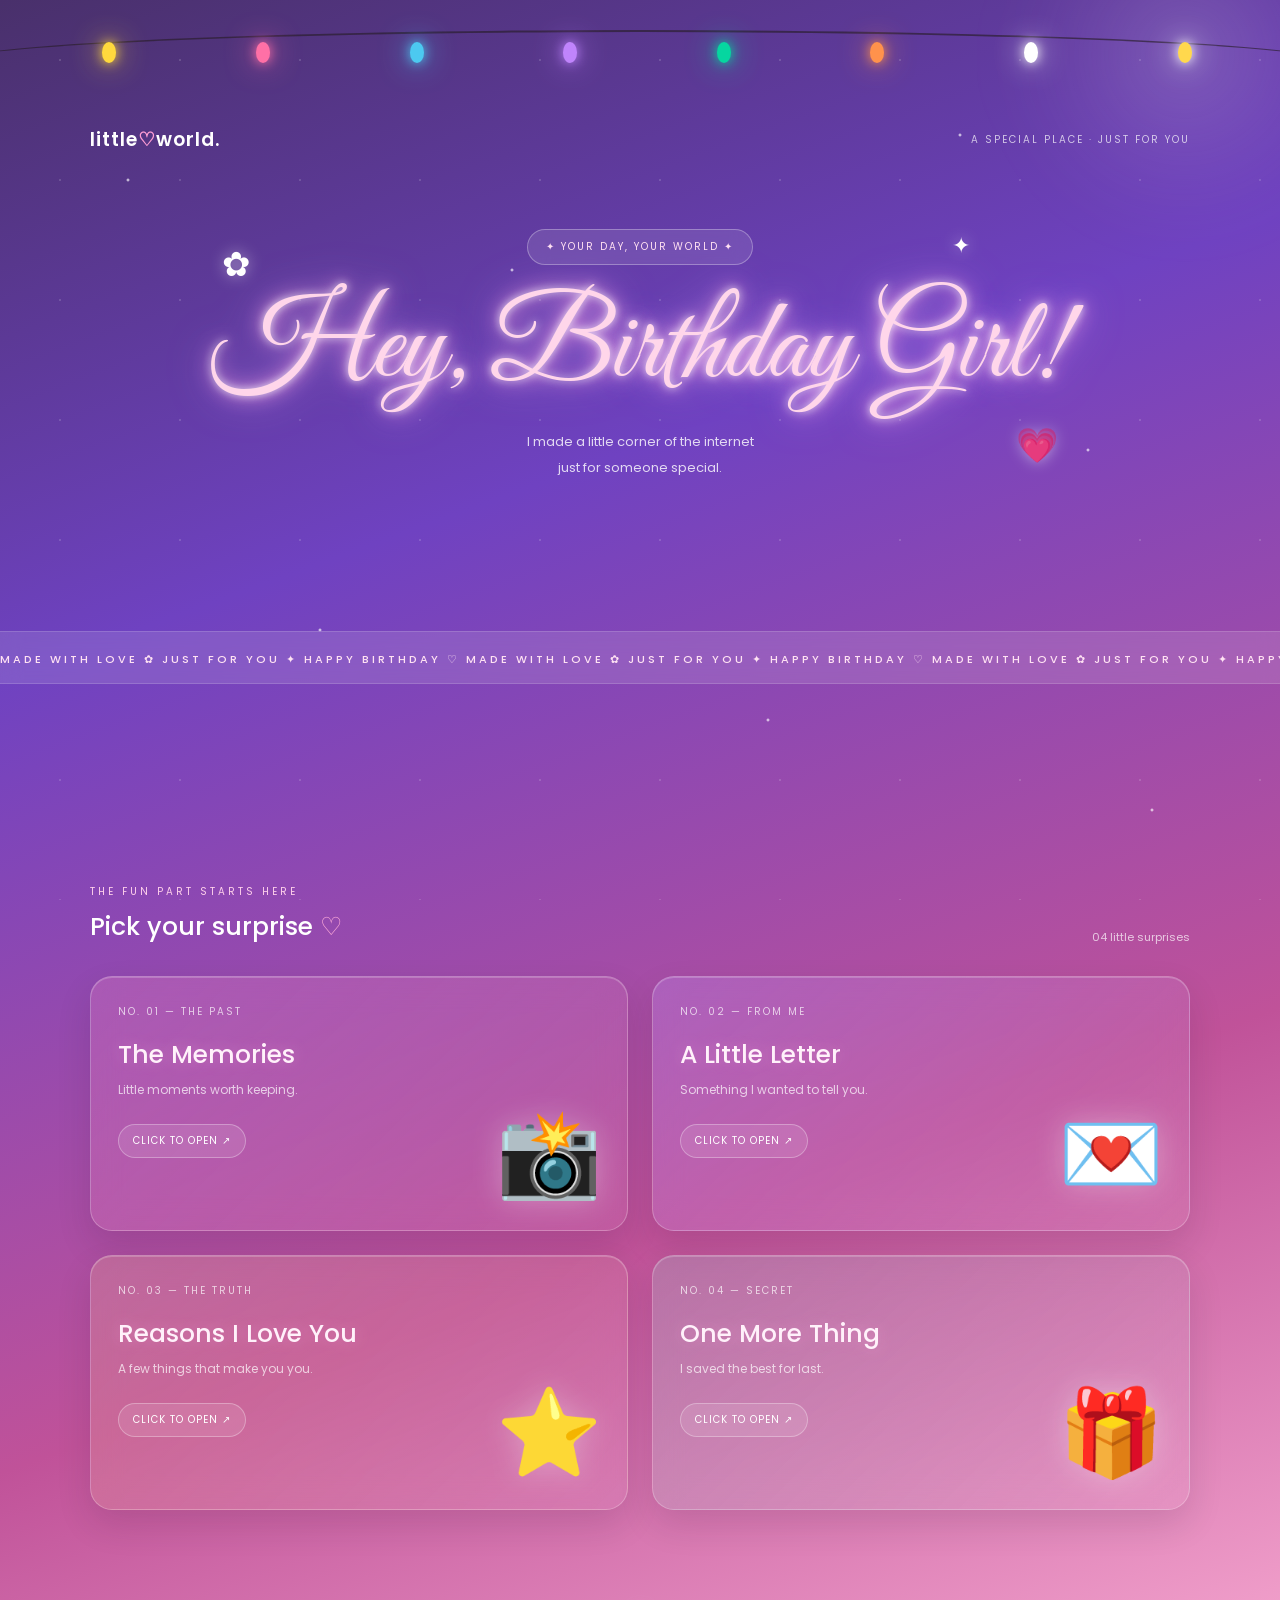
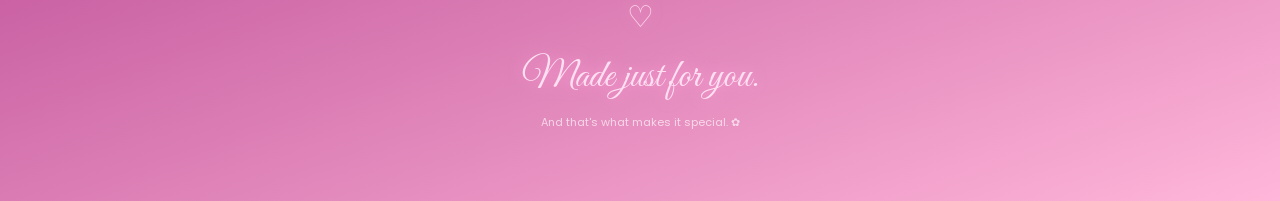
==== gifts.html @ 7de7bbb7 "Gifts" ====
<!DOCTYPE html>
<html lang="en">
<head>
<meta charset="UTF-8">
<meta name="viewport" content="width=device-width, initial-scale=1.0">

<title>A Little World For You ꨄ</title>

<link rel="stylesheet" href="https://cdnjs.cloudflare.com/ajax/libs/font-awesome/6.6.0/css/all.min.css">
<link rel="stylesheet" href="/css/gift.css">
<link href="https://fonts.googleapis.com/css2?family=Great+Vibes&family=Allura&family=Poppins:wght@300;400;500;600&display=swap" rel="stylesheet">

</head>

<body>

<div class="stars"></div>
<div class="dust"></div>
<div class="moon-glow"></div>

<!-- FAIRY LIGHTS -->

<div class="fairy-lights">
    <div class="wire"></div>
    <div class="bulb" style="left:8%"></div>
    <div class="bulb" style="left:20%"></div>
    <div class="bulb" style="left:32%"></div>
    <div class="bulb" style="left:44%"></div>
    <div class="bulb" style="left:56%"></div>
    <div class="bulb" style="left:68%"></div>
    <div class="bulb" style="left:80%"></div>
    <div class="bulb" style="left:92%"></div>
</div>

<!-- HEADER -->

<div class="page">

    <header class="topbar">
        <div class="logo">little<span>♡</span>world.</div>
        <div class="top-note">A SPECIAL PLACE · JUST FOR YOU</div>
    </header>

    <!-- HERO -->

    <section class="hero">

        <div class="sticker one">✿</div>
        <div class="sticker two">💗</div>
        <div class="sticker three">✦</div>

        <div class="hero-tag">
            ✦ YOUR DAY, YOUR WORLD ✦
        </div>

        <h1>
            Hey, Birthday Girl!
        </h1>

        <p>
            I made a little corner of the internet<br>
            just for someone special.
        </p>

    </section>

</div>

<!-- MOVING BANNER -->

<div class="marquee">
    <span>
        MADE WITH LOVE ✿ JUST FOR YOU ✦ HAPPY BIRTHDAY ♡
        MADE WITH LOVE ✿ JUST FOR YOU ✦ HAPPY BIRTHDAY ♡
        MADE WITH LOVE ✿ JUST FOR YOU ✦ HAPPY BIRTHDAY ♡
    </span>
</div>

<!-- GIFTS -->

<div class="page">

    <section class="section-heading">
        <div>
            <div class="small-heading">THE FUN PART STARTS HERE</div>
            <h2>Pick your surprise <span>♡</span></h2>
        </div>
        <div class="count">04 little surprises</div>
    </section>

    <section class="gift-grid">

        <div class="gift-card" onclick="openGift(0)">
            <div class="card-number">NO. 01 — THE PAST</div>
            <div class="card-title">The Memories</div>
            <div class="card-subtitle">Little moments worth keeping.</div>
            <div class="open-label">CLICK TO OPEN ↗</div>
            <div class="card-art">📸</div>
        </div>

        <div class="gift-card" onclick="openGift(1)">
            <div class="card-number">NO. 02 — FROM ME</div>
            <div class="card-title">A Little Letter</div>
            <div class="card-subtitle">Something I wanted to tell you.</div>
            <div class="open-label">CLICK TO OPEN ↗</div>
            <div class="card-art">💌</div>
        </div>

        <div class="gift-card" onclick="openGift(2)">
            <div class="card-number">NO. 03 — THE TRUTH</div>
            <div class="card-title">Reasons I Love You</div>
            <div class="card-subtitle">A few things that make you you.</div>
            <div class="open-label">CLICK TO OPEN ↗</div>
            <div class="card-art">⭐</div>
        </div>

        <div class="gift-card" onclick="openGift(3)">
            <div class="card-number">NO. 04 — SECRET</div>
            <div class="card-title">One More Thing</div>
            <div class="card-subtitle">I saved the best for last.</div>
            <div class="open-label">CLICK TO OPEN ↗</div>
            <div class="card-art">🎁</div>
        </div>

    </section>

    <footer class="footer">
        <div class="heart">♡</div>
        <h2>Made just for you.</h2>
        <p>And that's what makes it special. ✿</p>
    </footer>

</div>

<!-- POPUP -->

<div class="modal" id="giftModal" onclick="closeOutside(event)">

    <div class="modal-content">

        <button class="close" onclick="closeGift()">×</button>

        <div class="modal-emoji" id="modalEmoji">💗</div>

        <h2 id="modalTitle">A little surprise</h2>

        <p id="modalText">
            Something special is waiting here.
        </p>

    </div>

</div>

<script src="/script/gift.js"></script>

</body>
</html>
---- css/gift.css ----
* {
    margin: 0;
    padding: 0;
    box-sizing: border-box;
}

body {
    min-height: 100vh;
    width: 100%;
    font-family: 'Poppins', sans-serif;
    color: white;
    background: linear-gradient(
        160deg,
        #49306b 0%,
        #6f42c1 30%,
        #c05299 65%,
        #ffb6d9 100%
    );
    overflow-x: hidden;
    position: relative;
}

/* BACKGROUND STARS */

.stars {
    position: fixed;
    inset: 0;
    pointer-events: none;
    background-image:
        radial-gradient(2px 2px at 10% 20%, white, transparent),
        radial-gradient(2px 2px at 25% 70%, white, transparent),
        radial-gradient(2px 2px at 40% 30%, white, transparent),
        radial-gradient(2px 2px at 60% 80%, white, transparent),
        radial-gradient(2px 2px at 75% 15%, white, transparent),
        radial-gradient(2px 2px at 85% 50%, white, transparent),
        radial-gradient(2px 2px at 90% 90%, white, transparent);
    animation: twinkle 3s infinite alternate;
    z-index: -2;
}

.dust {
    position: fixed;
    inset: 0;
    pointer-events: none;
    background-image: radial-gradient(
        rgba(255,255,255,.15) 1px,
        transparent 1px
    );
    background-size: 120px 120px;
    animation: dustMove 35s linear infinite;
    z-index: -2;
}

@keyframes twinkle {
    from { opacity: .35; }
    to { opacity: 1; }
}

@keyframes dustMove {
    from { transform: translateY(0); }
    to { transform: translateY(-120px); }
}

/* MOON GLOW */

.moon-glow {
    position: fixed;
    width: 350px;
    height: 350px;
    border-radius: 50%;
    top: -120px;
    right: -80px;
    background: radial-gradient(
        circle,
        rgba(255,255,255,.18),
        rgba(255,210,255,.08),
        transparent 70%
    );
    filter: blur(35px);
    animation: moonPulse 6s ease-in-out infinite;
    pointer-events: none;
}

@keyframes moonPulse {
    0%, 100% { transform: scale(1); opacity: .65; }
    50% { transform: scale(1.08); opacity: 1; }
}

/* FAIRY LIGHTS */

.fairy-lights {
    position: absolute;
    top: 30px;
    left: 0;
    width: 100%;
    height: 70px;
    z-index: 5;
}

.wire {
    position: absolute;
    top: 0;
    left: -5%;
    width: 110%;
    height: 70px;
    border-top: 2px solid rgba(40,30,40,.65);
    border-radius: 50%;
}

.bulb {
    position: absolute;
    top: 12px;
    width: 14px;
    height: 21px;
    border-radius: 50%;
    background: #ffd84d;
    box-shadow: 0 0 12px currentColor, 0 0 30px currentColor;
    animation: bulbGlow 1.5s infinite alternate;
}

.bulb:nth-child(2) { color: #ffd93d; background: #ffd93d; }
.bulb:nth-child(3) { color: #ff70a6; background: #ff70a6; }
.bulb:nth-child(4) { color: #4cc9f0; background: #4cc9f0; }
.bulb:nth-child(5) { color: #c084fc; background: #c084fc; }
.bulb:nth-child(6) { color: #06d6a0; background: #06d6a0; }
.bulb:nth-child(7) { color: #ff924c; background: #ff924c; }
.bulb:nth-child(8) { color: white; background: white; }

@keyframes bulbGlow {
    from { opacity: .6; filter: brightness(.8); }
    to { opacity: 1; filter: brightness(1.5); }
}

/* MAIN PAGE */

.page {
    width: min(1100px, 92%);
    margin: auto;
    padding: 125px 0 70px;
    position: relative;
    z-index: 2;
}

/* HEADER */

.topbar {
    display: flex;
    justify-content: space-between;
    align-items: center;
    margin-bottom: 75px;
}

.logo {
    font-size: 19px;
    font-weight: 600;
    letter-spacing: 1px;
}

.logo span {
    color: #ff9ed5;
}

.top-note {
    font-size: 10px;
    letter-spacing: 2px;
    color: rgba(255,255,255,.7);
}

/* HERO */

.hero {
    text-align: center;
    position: relative;
    margin-bottom: 80px;
}

.hero-tag {
    display: inline-block;
    padding: 9px 18px;
    border: 1px solid rgba(255,255,255,.3);
    border-radius: 30px;
    background: rgba(255,255,255,.1);
    color: #ffe0f2;
    font-size: 10px;
    letter-spacing: 2px;
    margin-bottom: 25px;
    backdrop-filter: blur(10px);
}

.hero h1 {
    font-family: 'Great Vibes', cursive;
    font-size: clamp(65px, 10vw, 115px);
    font-weight: 400;
    line-height: 1.05;
    color: #ffd6ea;
    text-shadow:
        0 0 8px rgba(255,255,255,.8),
        0 0 20px #ff9ee5,
        0 0 40px rgba(215,170,255,.7);
}

.hero p {
    margin-top: 18px;
    font-size: 13px;
    line-height: 2;
    color: rgba(255,255,255,.8);
}

.sticker {
    position: absolute;
    font-size: 34px;
    animation: float 3s ease-in-out infinite;
    text-shadow: 0 0 15px rgba(255,255,255,.5);
}

.sticker.one {
    top: 10px;
    left: 12%;
}

.sticker.two {
    right: 12%;
    bottom: 10px;
    animation-delay: 1s;
}

.sticker.three {
    right: 20%;
    top: 0;
    font-size: 22px;
}

@keyframes float {
    50% { transform: translateY(-12px) rotate(10deg); }
}

/* MARQUEE */

.marquee {
    overflow: hidden;
    white-space: nowrap;
    padding: 13px 0;
    background: rgba(255,255,255,.12);
    border-top: 1px solid rgba(255,255,255,.15);
    border-bottom: 1px solid rgba(255,255,255,.15);
    backdrop-filter: blur(10px);
    margin-bottom: 75px;
}

.marquee span {
    display: inline-block;
    font-size: 11px;
    letter-spacing: 3px;
    font-weight: 500;
    color: #ffe2f3;
    animation: move 22s linear infinite;
}

@keyframes move {
    to { transform: translateX(-50%); }
}

/* SECTION HEADING */

.section-heading {
    display: flex;
    justify-content: space-between;
    align-items: end;
    margin-bottom: 30px;
}

.section-heading .small-heading {
    font-size: 10px;
    letter-spacing: 3px;
    color: #ffd1eb;
    margin-bottom: 8px;
}

.section-heading h2 {
    font-size: 25px;
    font-weight: 500;
}

.section-heading h2 span {
    color: #ffacd9;
}

.section-heading .count {
    font-size: 11px;
    color: rgba(255,255,255,.7);
}

/* GIFT CARDS */

.gift-grid {
    display: grid;
    grid-template-columns: repeat(2, 1fr);
    gap: 24px;
}

.gift-card {
    min-height: 255px;
    padding: 27px;
    border-radius: 22px;
    position: relative;
    overflow: hidden;
    cursor: pointer;
    border: 1px solid rgba(255,255,255,.25);
    background: linear-gradient(
        135deg,
        rgba(255,255,255,.17),
        rgba(255,255,255,.06)
    );
    backdrop-filter: blur(15px);
    box-shadow:
        0 15px 35px rgba(30,10,45,.12),
        inset 0 1px rgba(255,255,255,.2);
    transition: .4s ease;
}

.gift-card:nth-child(1) {
    background: linear-gradient(135deg, rgba(255,150,200,.22), rgba(255,255,255,.06));
}

.gift-card:nth-child(2) {
    background: linear-gradient(135deg, rgba(190,155,255,.25), rgba(255,255,255,.06));
}

.gift-card:nth-child(3) {
    background: linear-gradient(135deg, rgba(255,210,140,.2), rgba(255,255,255,.06));
}

.gift-card:nth-child(4) {
    background: linear-gradient(135deg, rgba(140,230,210,.2), rgba(255,255,255,.06));
}

.gift-card:hover {
    transform: translateY(-9px) rotate(-1deg);
    border-color: rgba(255,210,240,.65);
    box-shadow:
        0 20px 45px rgba(30,10,45,.25),
        0 0 25px rgba(255,150,220,.18);
}

.card-number {
    font-size: 10px;
    letter-spacing: 2px;
    color: rgba(255,255,255,.7);
}

.card-title {
    font-size: 25px;
    font-weight: 500;
    margin-top: 16px;
    color: #fff1fa;
    text-shadow: 0 0 15px rgba(255,180,225,.3);
}

.card-subtitle {
    font-size: 12px;
    margin-top: 7px;
    color: rgba(255,255,255,.7);
}

.open-label {
    display: inline-block;
    margin-top: 25px;
    padding: 8px 14px;
    border: 1px solid rgba(255,255,255,.3);
    border-radius: 30px;
    font-size: 10px;
    letter-spacing: 1px;
    color: white;
    background: rgba(255,255,255,.1);
}

.card-art {
    position: absolute;
    right: 25px;
    bottom: 12px;
    font-size: 85px;
    filter: drop-shadow(0 0 15px rgba(255,255,255,.3));
    transition: .4s;
}

.gift-card:hover .card-art {
    transform: rotate(-10deg) scale(1.12);
}

/* FOOTER */

.footer {
    text-align: center;
    margin-top: 85px;
}

.footer .heart {
    font-size: 30px;
    color: #ffd6ea;
    text-shadow: 0 0 15px #ff9ed5;
}

.footer h2 {
    font-family: 'Great Vibes', cursive;
    font-size: 40px;
    font-weight: 400;
    color: #ffe0f2;
    text-shadow: 0 0 15px #ff9ed5;
    margin: 12px 0;
}

.footer p {
    font-size: 11px;
    color: rgba(255,255,255,.65);
}

/* POPUP */

.modal {
    position: fixed;
    inset: 0;
    z-index: 100;
    background: rgba(15,5,25,.7);
    backdrop-filter: blur(12px);
    display: none;
    justify-content: center;
    align-items: center;
    padding: 20px;
}

.modal.show {
    display: flex;
    animation: fade .3s ease;
}

.modal-content {
    width: 100%;
    max-width: 520px;
    padding: 38px;
    border-radius: 25px;
    position: relative;
    text-align: center;
    background: linear-gradient(145deg, #49306b, #793e8d);
    border: 1px solid rgba(255,255,255,.3);
    box-shadow: 0 0 50px rgba(255,130,210,.2);
    animation: pop .4s ease;
}

.close {
    position: absolute;
    top: 15px;
    right: 17px;
    width: 34px;
    height: 34px;
    border: 1px solid rgba(255,255,255,.3);
    border-radius: 50%;
    color: white;
    background: rgba(255,255,255,.1);
    font-size: 19px;
    cursor: pointer;
}

.modal-emoji {
    font-size: 55px;
    margin-bottom: 15px;
}

.modal-content h2 {
    font-family: 'Great Vibes', cursive;
    font-size: 43px;
    font-weight: 400;
    color: #ffe0f2;
    margin-bottom: 15px;
}

.modal-content p {
    font-size: 13px;
    line-height: 2;
    color: rgba(255,255,255,.8);
}

@keyframes fade {
    from { opacity: 0; }
    to { opacity: 1; }
}

@keyframes pop {
    from { transform: scale(.8); opacity: 0; }
    to { transform: scale(1); opacity: 1; }
}

/* MOBILE */

@media(max-width: 650px) {
    .page {
        width: 90%;
        padding-top: 115px;
    }

    .topbar {
        margin-bottom: 65px;
    }

    .top-note {
        font-size: 8px;
        letter-spacing: 1px;
    }

    .hero {
        margin-bottom: 65px;
    }

    .hero h1 {
        font-size: 75px;
    }

    .sticker.one { left: 0; }
    .sticker.two { right: 0; }

    .gift-grid {
        grid-template-columns: 1fr;
    }

    .gift-card {
        min-height: 225px;
    }

    .section-heading {
        align-items: start;
        gap: 10px;
    }

    .section-heading h2 {
        font-size: 21px;
    }

    .section-heading .count {
        text-align: right;
    }

    .modal-content {
        padding: 30px 22px;
    }
}
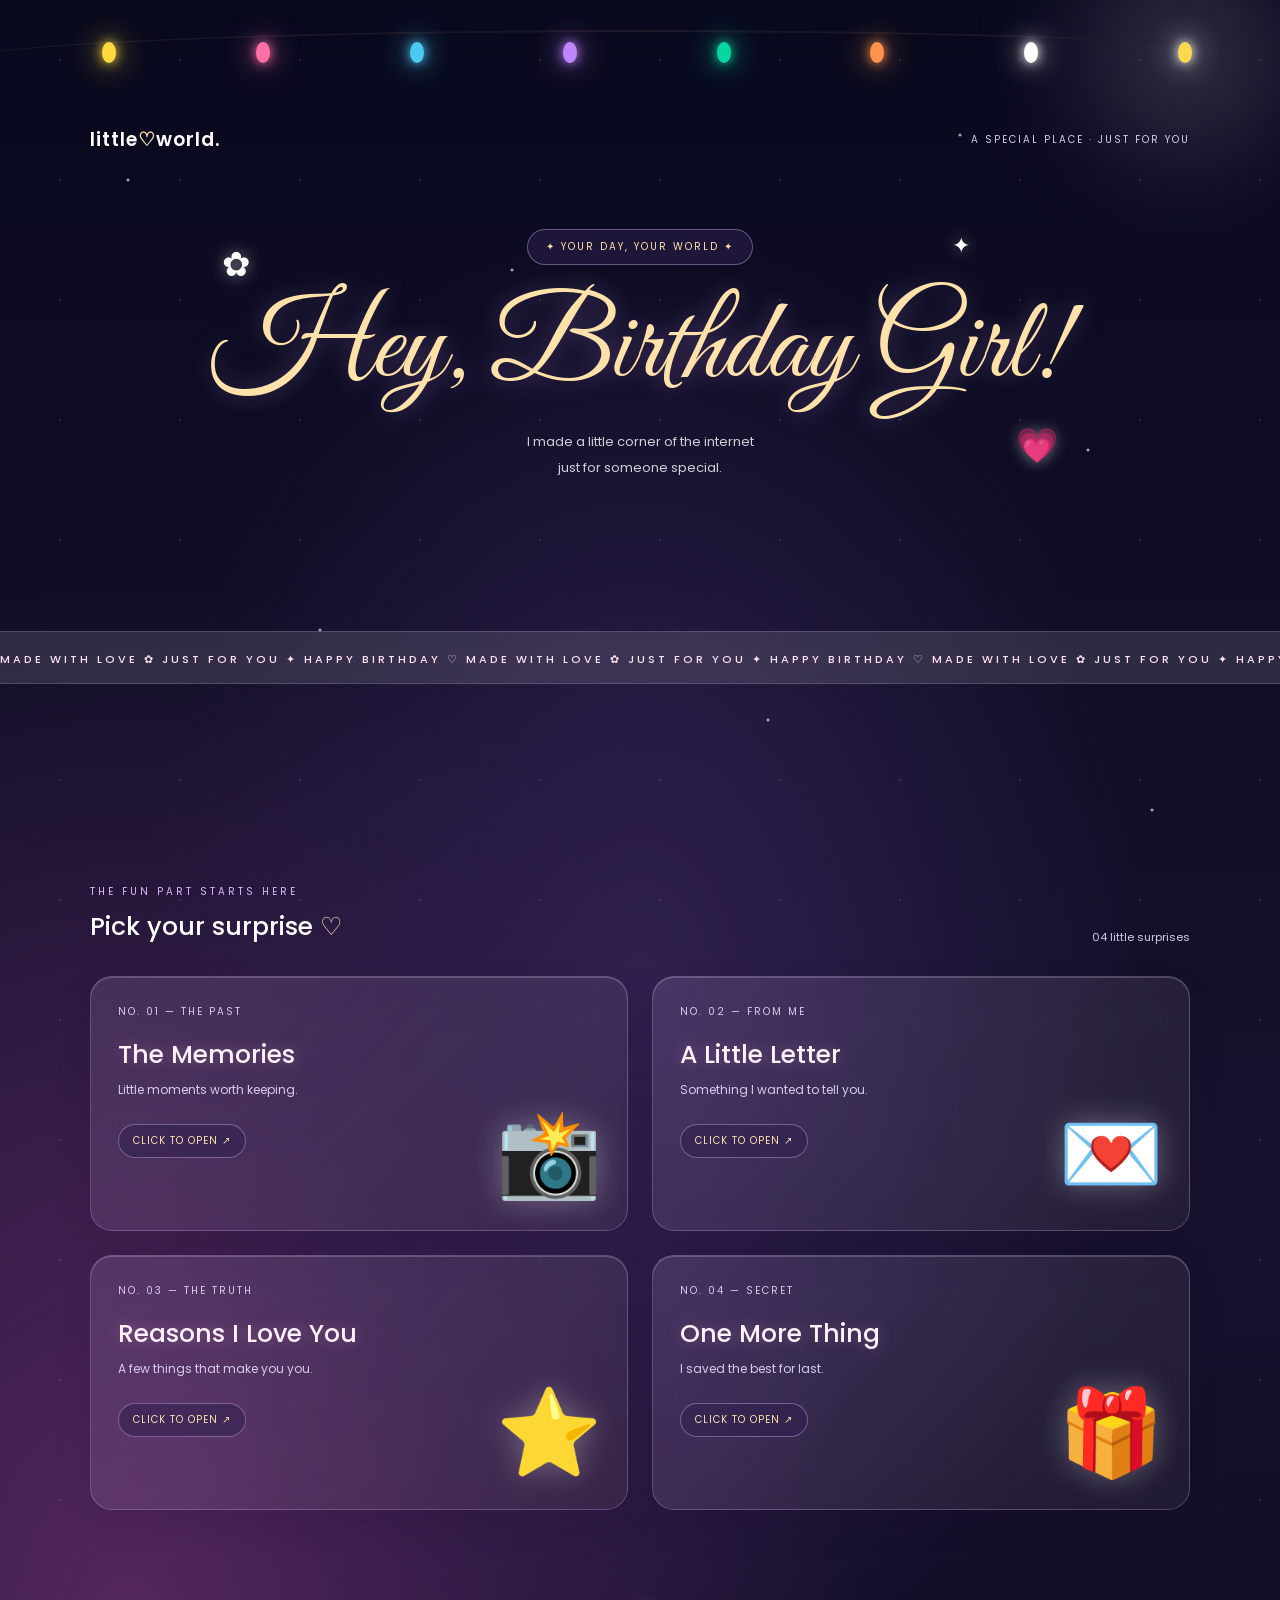
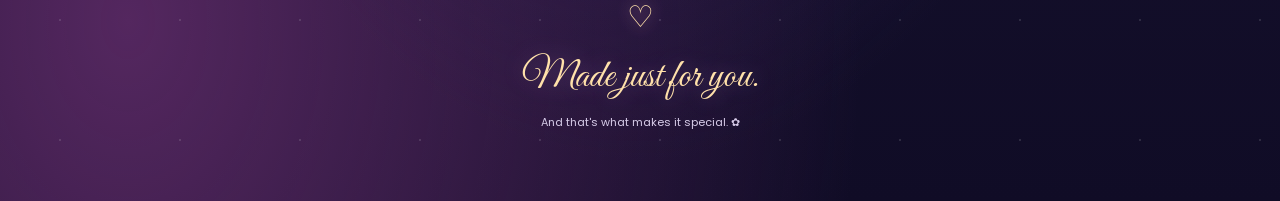
==== commit 61939744: "Gifts" ====
--- a/gifts.html
+++ b/gifts.html
@@ -1,159 +1,249 @@
 
 <!DOCTYPE html>
 <html lang="en">
-<head>
-<meta charset="UTF-8">
-<meta name="viewport" content="width=device-width, initial-scale=1.0">
-
-<title>A Little World For You ꨄ</title>
-
-<link rel="stylesheet" href="https://cdnjs.cloudflare.com/ajax/libs/font-awesome/6.6.0/css/all.min.css">
-<link rel="stylesheet" href="/css/gift.css">
-<link href="https://fonts.googleapis.com/css2?family=Great+Vibes&family=Allura&family=Poppins:wght@300;400;500;600&display=swap" rel="stylesheet">
-
-</head>
-
-<body>
-
-<div class="stars"></div>
-<div class="dust"></div>
-<div class="moon-glow"></div>
-
-<!-- FAIRY LIGHTS -->
-
-<div class="fairy-lights">
-    <div class="wire"></div>
-    <div class="bulb" style="left:8%"></div>
-    <div class="bulb" style="left:20%"></div>
-    <div class="bulb" style="left:32%"></div>
-    <div class="bulb" style="left:44%"></div>
-    <div class="bulb" style="left:56%"></div>
-    <div class="bulb" style="left:68%"></div>
-    <div class="bulb" style="left:80%"></div>
-    <div class="bulb" style="left:92%"></div>
-</div>
-
-<!-- HEADER -->
-
-<div class="page">
-
-    <header class="topbar">
-        <div class="logo">little<span>♡</span>world.</div>
-        <div class="top-note">A SPECIAL PLACE · JUST FOR YOU</div>
-    </header>
-
-    <!-- HERO -->
-
-    <section class="hero">
-
-        <div class="sticker one">✿</div>
-        <div class="sticker two">💗</div>
-        <div class="sticker three">✦</div>
-
-        <div class="hero-tag">
-            ✦ YOUR DAY, YOUR WORLD ✦
-        </div>
-
-        <h1>
-            Hey, Birthday Girl!
-        </h1>
-
-        <p>
-            I made a little corner of the internet<br>
-            just for someone special.
-        </p>
-
-    </section>
-
-</div>
-
-<!-- MOVING BANNER -->
-
-<div class="marquee">
-    <span>
-        MADE WITH LOVE ✿ JUST FOR YOU ✦ HAPPY BIRTHDAY ♡
-        MADE WITH LOVE ✿ JUST FOR YOU ✦ HAPPY BIRTHDAY ♡
-        MADE WITH LOVE ✿ JUST FOR YOU ✦ HAPPY BIRTHDAY ♡
-    </span>
-</div>
-
-<!-- GIFTS -->
-
-<div class="page">
-
-    <section class="section-heading">
-        <div>
-            <div class="small-heading">THE FUN PART STARTS HERE</div>
-            <h2>Pick your surprise <span>♡</span></h2>
-        </div>
-        <div class="count">04 little surprises</div>
-    </section>
-
-    <section class="gift-grid">
-
-        <div class="gift-card" onclick="openGift(0)">
-            <div class="card-number">NO. 01 — THE PAST</div>
-            <div class="card-title">The Memories</div>
-            <div class="card-subtitle">Little moments worth keeping.</div>
-            <div class="open-label">CLICK TO OPEN ↗</div>
-            <div class="card-art">📸</div>
-        </div>
-
-        <div class="gift-card" onclick="openGift(1)">
-            <div class="card-number">NO. 02 — FROM ME</div>
-            <div class="card-title">A Little Letter</div>
-            <div class="card-subtitle">Something I wanted to tell you.</div>
-            <div class="open-label">CLICK TO OPEN ↗</div>
-            <div class="card-art">💌</div>
-        </div>
-
-        <div class="gift-card" onclick="openGift(2)">
-            <div class="card-number">NO. 03 — THE TRUTH</div>
-            <div class="card-title">Reasons I Love You</div>
-            <div class="card-subtitle">A few things that make you you.</div>
-            <div class="open-label">CLICK TO OPEN ↗</div>
-            <div class="card-art">⭐</div>
-        </div>
-
-        <div class="gift-card" onclick="openGift(3)">
-            <div class="card-number">NO. 04 — SECRET</div>
-            <div class="card-title">One More Thing</div>
-            <div class="card-subtitle">I saved the best for last.</div>
-            <div class="open-label">CLICK TO OPEN ↗</div>
-            <div class="card-art">🎁</div>
-        </div>
-
-    </section>
-
-    <footer class="footer">
-        <div class="heart">♡</div>
-        <h2>Made just for you.</h2>
-        <p>And that's what makes it special. ✿</p>
-    </footer>
-
-</div>
-
-<!-- POPUP -->
-
-<div class="modal" id="giftModal" onclick="closeOutside(event)">
-
-    <div class="modal-content">
-
-        <button class="close" onclick="closeGift()">×</button>
-
-        <div class="modal-emoji" id="modalEmoji">💗</div>
-
-        <h2 id="modalTitle">A little surprise</h2>
-
-        <p id="modalText">
-            Something special is waiting here.
-        </p>
-
-    </div>
-
-</div>
-
-<script src="/script/gift.js"></script>
-
-</body>
-</html>+    <head>
+        <meta charset="UTF-8">
+        <meta name="viewport" content="width=device-width, initial-scale=1.0">
+
+        <title>A Little World For You ꨄ</title>
+        <link type="image/png" sizes="96x96" rel="icon"
+            href="./assets/heart.png">
+        <link rel="stylesheet"
+            href="https://cdnjs.cloudflare.com/ajax/libs/font-awesome/6.6.0/css/all.min.css">
+        <link
+            href="https://fonts.googleapis.com/css2?family=Great+Vibes&family=Allura&family=Poppins:wght@300;400;500;600&display=swap"
+            rel="stylesheet">
+       <link rel="stylesheet" href="./css/gift.css">
+    </head>
+
+    <body>
+
+        <div class="stars"></div>
+        <div class="dust"></div>
+        <div class="shooting-star"></div>
+        <div class="moon-glow"></div>
+
+        <!-- FAIRY LIGHTS -->
+
+        <div class="fairy-lights">
+            <div class="wire"></div>
+            <div class="bulb" style="left:8%"></div>
+            <div class="bulb" style="left:20%"></div>
+            <div class="bulb" style="left:32%"></div>
+            <div class="bulb" style="left:44%"></div>
+            <div class="bulb" style="left:56%"></div>
+            <div class="bulb" style="left:68%"></div>
+            <div class="bulb" style="left:80%"></div>
+            <div class="bulb" style="left:92%"></div>
+        </div>
+
+        <!-- HEADER -->
+
+        <div class="page">
+
+            <header class="topbar">
+                <div class="logo">little<span>♡</span>world.</div>
+                <div class="top-note">A SPECIAL PLACE · JUST FOR YOU</div>
+            </header>
+
+            <!-- HERO -->
+
+            <section class="hero">
+
+                <div class="sticker one">✿</div>
+                <div class="sticker two">💗</div>
+                <div class="sticker three">✦</div>
+
+                <div class="hero-tag">
+                    ✦ YOUR DAY, YOUR WORLD ✦
+                </div>
+
+                <h1>
+                    Hey, Birthday Girl!
+                </h1>
+
+                <p>
+                    I made a little corner of the internet<br>
+                    just for someone special.
+                </p>
+
+            </section>
+
+        </div>
+
+        <!-- MOVING BANNER -->
+
+        <div class="marquee">
+            <span>
+                MADE WITH LOVE ✿ JUST FOR YOU ✦ HAPPY BIRTHDAY ♡
+                MADE WITH LOVE ✿ JUST FOR YOU ✦ HAPPY BIRTHDAY ♡
+                MADE WITH LOVE ✿ JUST FOR YOU ✦ HAPPY BIRTHDAY ♡
+            </span>
+        </div>
+
+        <!-- GIFTS -->
+
+        <div class="page">
+
+            <section class="section-heading">
+                <div>
+                    <div class="small-heading">THE FUN PART STARTS HERE</div>
+                    <h2>Pick your surprise <span>♡</span></h2>
+                </div>
+                <div class="count">04 little surprises</div>
+            </section>
+
+            <section class="gift-grid">
+
+                <div class="gift-card"
+                    onclick="window.location.href='memories.html'">
+                    <div class="card-number">NO. 01 — THE PAST</div>
+                    <div class="card-title">The Memories</div>
+                    <div class="card-subtitle">Little moments worth
+                        keeping.</div>
+                    <div class="open-label">CLICK TO OPEN ↗</div>
+                    <div class="card-art">📸</div>
+                </div>
+
+                <div class="gift-card"
+                    onclick="window.location.href='letters.html'">
+                    <div class="card-number">NO. 02 — FROM ME</div>
+                    <div class="card-title">A Little Letter</div>
+                    <div class="card-subtitle">Something I wanted to tell
+                        you.</div>
+                    <div class="open-label">CLICK TO OPEN ↗</div>
+                    <div class="card-art">💌</div>
+                </div>
+
+                <div class="gift-card"
+                    onclick="window.location.href='reasons.html'">
+                    <div class="card-number">NO. 03 — THE TRUTH</div>
+                    <div class="card-title">Reasons I Love You</div>
+                    <div class="card-subtitle">A few things that make you
+                        you.</div>
+                    <div class="open-label">CLICK TO OPEN ↗</div>
+                    <div class="card-art">⭐</div>
+                </div>
+
+                <div class="gift-card"
+                    onclick="window.location.href='laterns.html'">
+                    <div class="card-number">NO. 04 — SECRET</div>
+                    <div class="card-title">One More Thing</div>
+                    <div class="card-subtitle">I saved the best for last.</div>
+                    <div class="open-label">CLICK TO OPEN ↗</div>
+                    <div class="card-art">🎁</div>
+                </div>
+
+            </section>
+            <!-- FINAL SURPRISE -->
+
+            <section class="final-unlock" id="finalUnlock">
+
+                <div class="unlock-kicker">
+                    YOU FOUND ALL FOUR LITTLE WORLDS
+                </div>
+
+                <h2>One Last Thing...</h2>
+
+                <p>
+                    You opened every gift. But I saved one more
+                    little moment just for you.
+                </p>
+
+                <div class="unlock-progress">
+
+                    <span id="giftProgressText">
+                        4 OF 4 GIFTS EXPLORED
+                    </span>
+
+                    <div class="unlock-progress-track">
+                        <div class="unlock-progress-fill"></div>
+                    </div>
+
+                </div>
+
+                <a href="final-surprise.html" class="final-unlock-link">
+                    OPEN YOUR FINAL SURPRISE ✨
+                </a>
+
+            </section>
+            <footer class="footer">
+                <div class="heart">♡</div>
+                <h2>Made just for you.</h2>
+                <p>And that's what makes it special. ✿</p>
+            </footer>
+
+        </div>
+
+        <!-- POPUP -->
+
+        <div class="modal" id="giftModal" onclick="closeOutside(event)">
+
+            <div class="modal-content">
+
+                <button class="close" onclick="closeGift()">×</button>
+
+                <div class="modal-emoji" id="modalEmoji">💗</div>
+
+                <h2 id="modalTitle">A little surprise</h2>
+
+                <p id="modalText">
+                    Something special is waiting here.
+                </p>
+
+            </div>
+
+        </div>
+
+        <script>
+
+const surprises = [
+    {
+        emoji: "📸",
+        title: "The Memories",
+        text: "This is where our favourite pictures and memories will go. Every little moment deserves a place here. ♡"
+    },
+    {
+        emoji: "💌",
+        title: "A Little Letter",
+        text: "There are some things that are easier to write than say. This space is for a personal letter, written especially for you. 💗"
+    },
+    {
+        emoji: "⭐",
+        title: "Reasons I Love You",
+        message: "A little collection of all the reasons you make my world brighter. ❤️"
+    },
+    {
+        emoji: "🎁",
+        title: "One More Thing",
+        text: "You thought that was everything? Not quite. The biggest surprise is still waiting. Happy Birthday!! ❤️"
+    }
+];
+
+
+function openGift(index) {
+
+    const gift = surprises[index];
+
+    document.getElementById("modalEmoji").textContent = gift.emoji;
+    document.getElementById("modalTitle").textContent = gift.title;
+    document.getElementById("modalText").textContent = gift.text;
+
+    document.getElementById("giftModal").classList.add("show");
+}
+
+function closeGift() {
+    document.getElementById("giftModal").classList.remove("show");
+}
+
+function closeOutside(event) {
+    if (event.target.id === "giftModal") {
+        closeGift();
+    }
+}
+
+</script>
+        <script src="gift-progress.js"></script>
+
+    </body>
+</html>
--- a/css/gift.css
+++ b/css/gift.css
@@ -1,3 +1,4 @@
+
 * {
     margin: 0;
     padding: 0;
@@ -9,13 +10,10 @@
     width: 100%;
     font-family: 'Poppins', sans-serif;
     color: white;
-    background: linear-gradient(
-        160deg,
-        #49306b 0%,
-        #6f42c1 30%,
-        #c05299 65%,
-        #ffb6d9 100%
-    );
+    background:
+        radial-gradient(ellipse at 50% 55%, #30204f 0%, transparent 55%),
+        radial-gradient(ellipse at 10% 90%, #54275f 0%, transparent 45%),
+        linear-gradient(180deg, #08091d, #17122f 65%, #100c26);
     overflow-x: hidden;
     position: relative;
 }
@@ -39,17 +37,40 @@
 }
 
 .dust {
-    position: fixed;
+    position: absolute;
     inset: 0;
-    pointer-events: none;
-    background-image: radial-gradient(
-        rgba(255,255,255,.15) 1px,
-        transparent 1px
-    );
+    background-image: radial-gradient(rgba(255, 255, 255, .12) 1px, transparent 1px);
     background-size: 120px 120px;
     animation: dustMove 35s linear infinite;
-    z-index: -2;
-}
+}
+
+/* ---------------- Animations ---------------- */
+@keyframes fadeIn {
+    to {
+        opacity: 1;
+    }
+}
+
+@keyframes twinkle {
+    from {
+        opacity: .35;
+    }
+
+    to {
+        opacity: 1;
+    }
+}
+
+@keyframes dustMove {
+    from {
+        transform: translateY(0);
+    }
+
+    to {
+        transform: translateY(-120px);
+    }
+}
+
 
 @keyframes twinkle {
     from { opacity: .35; }
@@ -157,13 +178,13 @@
 }
 
 .logo span {
-    color: #ff9ed5;
+    color: #ffe1aa;
 }
 
 .top-note {
     font-size: 10px;
     letter-spacing: 2px;
-    color: rgba(255,255,255,.7);
+    color: #d7cce9;
 }
 
 /* HERO */
@@ -177,10 +198,10 @@
 .hero-tag {
     display: inline-block;
     padding: 9px 18px;
-    border: 1px solid rgba(255,255,255,.3);
+    border: 1px solid #d9bafa66;
     border-radius: 30px;
-    background: rgba(255,255,255,.1);
-    color: #ffe0f2;
+    background: #30204f88;
+    color: #ffe1aa;
     font-size: 10px;
     letter-spacing: 2px;
     margin-bottom: 25px;
@@ -192,11 +213,8 @@
     font-size: clamp(65px, 10vw, 115px);
     font-weight: 400;
     line-height: 1.05;
-    color: #ffd6ea;
-    text-shadow:
-        0 0 8px rgba(255,255,255,.8),
-        0 0 20px #ff9ee5,
-        0 0 40px rgba(215,170,255,.7);
+    color: #ffe1aa;
+    text-shadow: 0 0 25px #d8a7ff55;
 }
 
 .hero p {
@@ -272,7 +290,7 @@
 .section-heading .small-heading {
     font-size: 10px;
     letter-spacing: 3px;
-    color: #ffd1eb;
+    color: #d9bafa;
     margin-bottom: 8px;
 }
 
@@ -282,12 +300,12 @@
 }
 
 .section-heading h2 span {
-    color: #ffacd9;
+    color: #ffe1aa;
 }
 
 .section-heading .count {
     font-size: 11px;
-    color: rgba(255,255,255,.7);
+    color: #d7cce9;
 }
 
 /* GIFT CARDS */
@@ -305,11 +323,11 @@
     position: relative;
     overflow: hidden;
     cursor: pointer;
-    border: 1px solid rgba(255,255,255,.25);
+    border: 1px solid rgba(217,186,250,.25);
     background: linear-gradient(
         135deg,
-        rgba(255,255,255,.17),
-        rgba(255,255,255,.06)
+        rgba(217,186,250,.15),
+        rgba(255,225,170,.06)
     );
     backdrop-filter: blur(15px);
     box-shadow:
@@ -318,34 +336,30 @@
     transition: .4s ease;
 }
 
-.gift-card:nth-child(1) {
-    background: linear-gradient(135deg, rgba(255,150,200,.22), rgba(255,255,255,.06));
-}
-
-.gift-card:nth-child(2) {
-    background: linear-gradient(135deg, rgba(190,155,255,.25), rgba(255,255,255,.06));
-}
-
-.gift-card:nth-child(3) {
-    background: linear-gradient(135deg, rgba(255,210,140,.2), rgba(255,255,255,.06));
-}
-
+.gift-card:nth-child(1),
+.gift-card:nth-child(2),
+.gift-card:nth-child(3),
 .gift-card:nth-child(4) {
-    background: linear-gradient(135deg, rgba(140,230,210,.2), rgba(255,255,255,.06));
+    background: linear-gradient(
+        135deg,
+        rgba(217,186,250,.15),
+        rgba(255,225,170,.06)
+    );
+    border-color: rgba(217,186,250,.25);
 }
 
 .gift-card:hover {
     transform: translateY(-9px) rotate(-1deg);
-    border-color: rgba(255,210,240,.65);
+    border-color: #ffe1aa;
     box-shadow:
-        0 20px 45px rgba(30,10,45,.25),
-        0 0 25px rgba(255,150,220,.18);
+        0 20px 45px rgba(0,0,0,.25),
+        0 0 25px rgba(255,225,170,.12);
 }
 
 .card-number {
     font-size: 10px;
     letter-spacing: 2px;
-    color: rgba(255,255,255,.7);
+    color: #d7cce9;
 }
 
 .card-title {
@@ -359,19 +373,19 @@
 .card-subtitle {
     font-size: 12px;
     margin-top: 7px;
-    color: rgba(255,255,255,.7);
+    color: #d7cce9;
 }
 
 .open-label {
     display: inline-block;
     margin-top: 25px;
     padding: 8px 14px;
-    border: 1px solid rgba(255,255,255,.3);
+    border: 1px solid #d9bafa66;
     border-radius: 30px;
     font-size: 10px;
     letter-spacing: 1px;
-    color: white;
-    background: rgba(255,255,255,.1);
+    color: #ffe1aa;
+    background: #30204f88;
 }
 
 .card-art {
@@ -396,7 +410,7 @@
 
 .footer .heart {
     font-size: 30px;
-    color: #ffd6ea;
+    color: #ffe1aa;
     text-shadow: 0 0 15px #ff9ed5;
 }
 
@@ -404,14 +418,14 @@
     font-family: 'Great Vibes', cursive;
     font-size: 40px;
     font-weight: 400;
-    color: #ffe0f2;
-    text-shadow: 0 0 15px #ff9ed5;
+    color: #ffe1aa;
+    text-shadow: 0 0 25px #d8a7ff55;
     margin: 12px 0;
 }
 
 .footer p {
     font-size: 11px;
-    color: rgba(255,255,255,.65);
+    color: #d7cce9;
 }
 
 /* POPUP */
@@ -440,8 +454,8 @@
     border-radius: 25px;
     position: relative;
     text-align: center;
-    background: linear-gradient(145deg, #49306b, #793e8d);
-    border: 1px solid rgba(255,255,255,.3);
+    background: linear-gradient(145deg, #30204f, #17122f);
+    border: 1px solid #ffe1aa66;
     box-shadow: 0 0 50px rgba(255,130,210,.2);
     animation: pop .4s ease;
 }
@@ -469,7 +483,7 @@
     font-family: 'Great Vibes', cursive;
     font-size: 43px;
     font-weight: 400;
-    color: #ffe0f2;
+    color: #ffe1aa;
     margin-bottom: 15px;
 }
 
@@ -489,6 +503,115 @@
     to { transform: scale(1); opacity: 1; }
 }
 
+/* FINAL SURPRISE UNLOCK */
+
+.final-unlock {
+    display: none;
+    max-width: 760px;
+    margin: 55px auto 0;
+    padding: 34px 25px;
+    text-align: center;
+    border: 1px solid rgba(255,220,245,.38);
+    border-radius: 24px;
+    background: linear-gradient(
+        135deg,
+        rgba(217,186,250,.15),
+        rgba(255,225,170,.06)
+    );
+    box-shadow:
+        0 15px 40px rgba(30,10,45,.18),
+        0 0 35px rgba(217,186,250,.12);
+    backdrop-filter: blur(15px);
+}
+
+.final-unlock.show {
+    display: block;
+    animation: finalUnlockIn .8s ease both;
+}
+
+.final-unlock .unlock-kicker {
+    color: #ffe1aa;
+    font-size: 10px;
+    letter-spacing: 3px;
+}
+
+.final-unlock h2 {
+    margin: 12px 0 8px;
+    color: #ffe1aa;
+    font-family: 'Great Vibes', cursive;
+    font-size: clamp(42px, 7vw, 60px);
+    font-weight: 400;
+    text-shadow: 0 0 18px #d8a7ff55;
+}
+
+.final-unlock p {
+    color: #d7cce9;
+    font-size: 12px;
+    line-height: 1.9;
+}
+
+.unlock-progress {
+    width: min(300px, 90%);
+    margin: 20px auto 0;
+    color: #ffe1aa;
+    font-size: 10px;
+    letter-spacing: 1.5px;
+}
+
+.unlock-progress-track {
+    height: 5px;
+    margin-top: 9px;
+    overflow: hidden;
+    border-radius: 20px;
+    background: rgba(255,255,255,.18);
+}
+
+.unlock-progress-fill {
+    width: 100%;
+    height: 100%;
+    border-radius: inherit;
+    background: linear-gradient(90deg, #d9bafa, #ffe1aa);
+}
+
+.final-unlock-link {
+    display: inline-block;
+    margin-top: 23px;
+    padding: 12px 24px;
+    border: 1px solid rgba(255,225,170,.65);
+    border-radius: 30px;
+    color: #ffe1aa;
+    background: #30204f88;
+    text-decoration: none;
+    font-size: 10px;
+    letter-spacing: 1.5px;
+    transition: .3s ease;
+}
+
+.final-unlock-link:hover {
+    transform: translateY(-3px);
+    background: rgba(217,186,250,.15);
+    box-shadow: 0 0 22px rgba(217,186,250,.25);
+}
+
+@keyframes finalUnlockIn {
+    from {
+        opacity: 0;
+        transform: translateY(18px);
+    }
+
+    to {
+        opacity: 1;
+        transform: translateY(0);
+    }
+}
+
+@media(max-width: 650px) {
+    .final-unlock {
+        margin-top: 38px;
+        padding: 28px 18px;
+    }
+}
+
 /* MOBILE */
 
 @media(max-width: 650px) {
@@ -542,3 +665,51 @@
         padding: 30px 22px;
     }
 }
+
+.shooting-star {
+    position: absolute;
+    width: 180px;
+    height: 2px;
+    left: -220px;
+    top: -80px;
+    border-radius: 50px;
+    background: linear-gradient(90deg, rgba(255, 255, 255, 0), rgba(255, 255, 255, .4), white);
+    opacity: 0;
+    transform: translate3d(0, 0, 0) rotate(35deg);
+    will-change: transform, opacity;
+    pointer-events: none;
+    z-index: 1;
+}
+
+.shooting-star::after {
+    content: "";
+    position: absolute;
+    right: -2px;
+    top: 50%;
+    transform: translateY(-50%);
+    width: 6px;
+    height: 6px;
+    border-radius: 50%;
+    background: white;
+    box-shadow: 0 0 8px white, 0 0 16px #b7f8ff;
+}
+
+.shooting-star.show {
+    animation: shootingStar 6s cubic-bezier(.22, .61, .36, 1) forwards;
+}
+
+@keyframes shootingStar {
+    0% {
+        opacity: 0;
+        transform: translate3d(0, 0, 0) rotate(35deg);
+    }
+
+    10% {
+        opacity: 1;
+    }
+
+    100% {
+        opacity: 0;
+        transform: translate3d(1600px, 900px, 0) rotate(35deg);
+    }
+}
